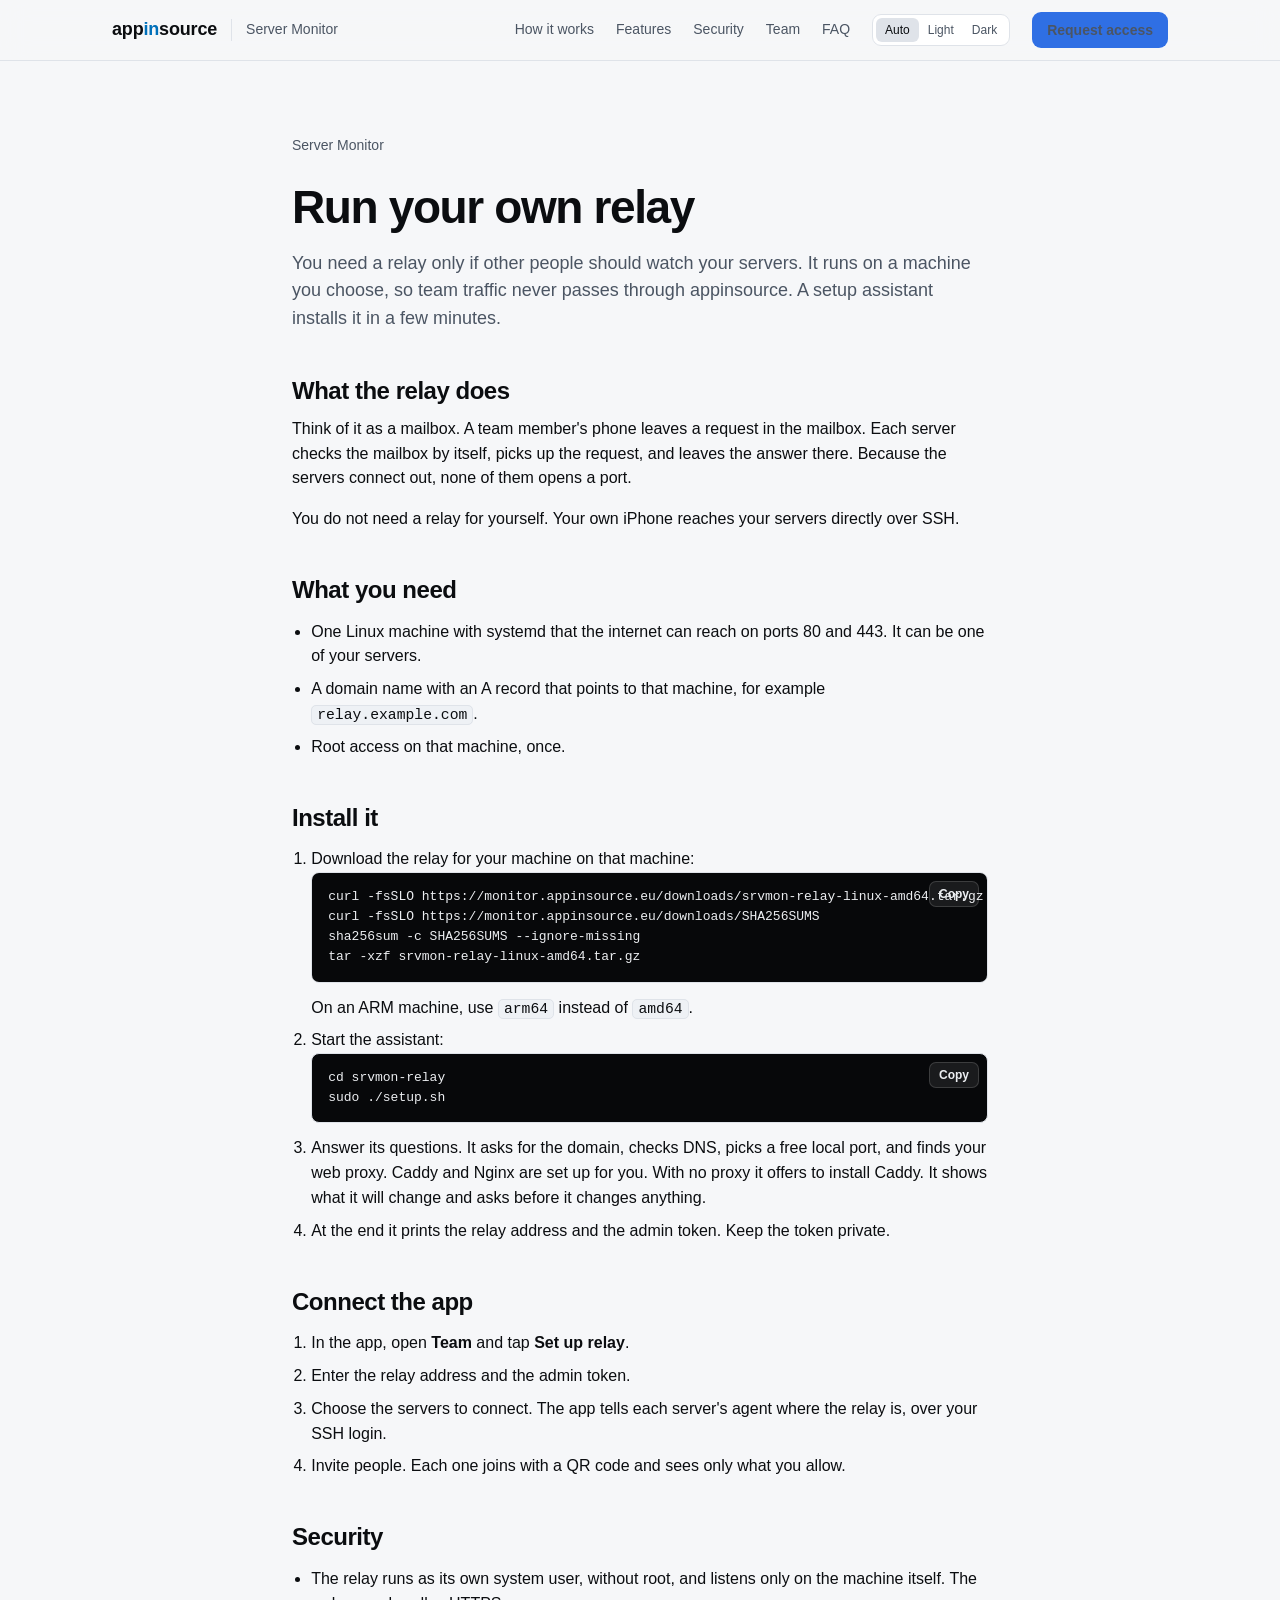
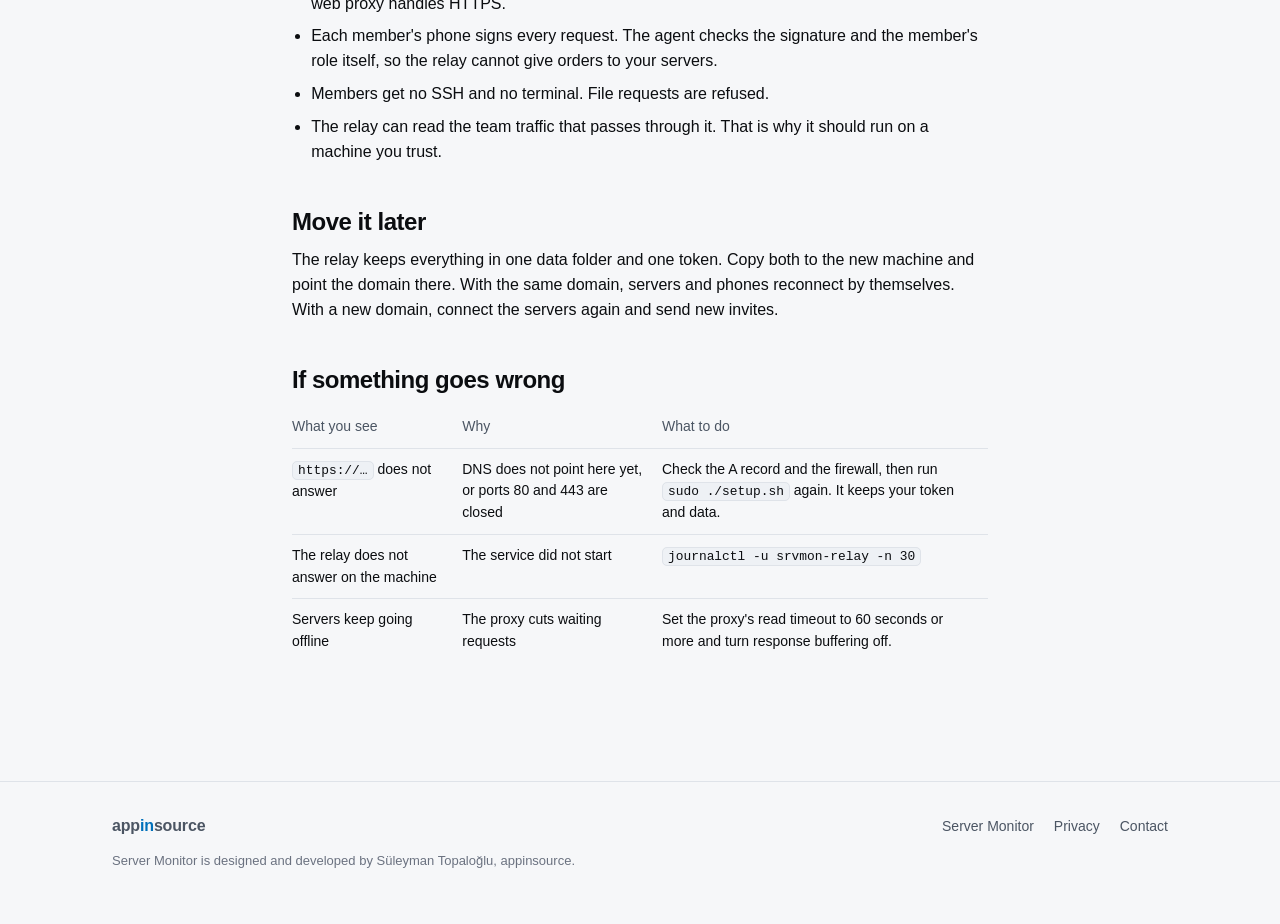
==== official/relay.html @ 63dc998f "Self-hosted relay: question-and-answer setup assistant, release packages, website page; roadmap reco" ====
<!doctype html>
<html lang="en">
<head>
<meta charset="utf-8">
<meta name="viewport" content="width=device-width, initial-scale=1">
<title>Run your own relay</title>
<meta name="description" content="Team access in Server Monitor runs through a relay that you host yourself. A setup assistant asks a few questions and installs it on any Linux server.">
<link rel="canonical" href="https://monitor.appinsource.eu/relay.html">
<meta name="theme-color" content="#0B0D10" media="(prefers-color-scheme: dark)">
<meta name="theme-color" content="#F6F7F9" media="(prefers-color-scheme: light)">
<link rel="icon" href="assets/img/icon.svg" type="image/svg+xml">
<link rel="apple-touch-icon" href="assets/img/apple-touch-icon.png">
<link rel="stylesheet" href="assets/site.css">
<script>try{var t=localStorage.getItem('sm-theme');if(t==='light'||t==='dark'){document.documentElement.setAttribute('data-theme',t)}}catch(e){}</script>
</head>
<body>
<a class="skip" href="#main">Skip to content</a>

<header class="site-header">
  <div class="wrap">
    <a class="wordmark" href="./" aria-label="appinsource">app<span class="in">in</span>source</a>
    <span class="product">Server Monitor</span>
    <button class="menu-btn" type="button" aria-expanded="false" aria-controls="site-nav">Menu</button>
    <nav id="site-nav" class="nav" aria-label="Sections">
      <a href="./#how">How it works</a>
      <a href="./#features">Features</a>
      <a href="./#security">Security</a>
      <a href="./#team">Team</a>
      <a href="./#faq">FAQ</a>
      <div class="theme" role="group" aria-label="Theme">
        <button type="button" data-theme-set="" aria-pressed="true">Auto</button>
        <button type="button" data-theme-set="light" aria-pressed="false">Light</button>
        <button type="button" data-theme-set="dark" aria-pressed="false">Dark</button>
      </div>
      <a class="btn btn-primary btn-sm" href="mailto:developer@appinsource.eu?subject=Server%20Monitor%3A%20access%20request">Request access</a>
    </nav>
  </div>
</header>

<main id="main" class="wrap doc">
  <a class="back" href="./">Server Monitor</a>
  <h1>Run your own relay</h1>
  <p class="lead">You need a relay only if other people should watch your servers. It runs on a machine you choose, so team traffic never passes through appinsource. A setup assistant installs it in a few minutes.</p>

  <h2>What the relay does</h2>
  <p>Think of it as a mailbox. A team member's phone leaves a request in the mailbox. Each server checks the mailbox by itself, picks up the request, and leaves the answer there. Because the servers connect out, none of them opens a port.</p>
  <p>You do not need a relay for yourself. Your own iPhone reaches your servers directly over SSH.</p>

  <h2>What you need</h2>
  <ul>
    <li>One Linux machine with systemd that the internet can reach on ports 80 and 443. It can be one of your servers.</li>
    <li>A domain name with an A record that points to that machine, for example <code>relay.example.com</code>.</li>
    <li>Root access on that machine, once.</li>
  </ul>

  <h2>Install it</h2>
  <ol>
    <li>Download the relay for your machine on that machine:
      <pre><code>curl -fsSLO https://monitor.appinsource.eu/downloads/srvmon-relay-linux-amd64.tar.gz
curl -fsSLO https://monitor.appinsource.eu/downloads/SHA256SUMS
sha256sum -c SHA256SUMS --ignore-missing
tar -xzf srvmon-relay-linux-amd64.tar.gz</code></pre>
      On an ARM machine, use <code>arm64</code> instead of <code>amd64</code>.
    </li>
    <li>Start the assistant:
      <pre><code>cd srvmon-relay
sudo ./setup.sh</code></pre>
    </li>
    <li>Answer its questions. It asks for the domain, checks DNS, picks a free local port, and finds your web proxy. Caddy and Nginx are set up for you. With no proxy it offers to install Caddy. It shows what it will change and asks before it changes anything.</li>
    <li>At the end it prints the relay address and the admin token. Keep the token private.</li>
  </ol>

  <h2>Connect the app</h2>
  <ol>
    <li>In the app, open <strong>Team</strong> and tap <strong>Set up relay</strong>.</li>
    <li>Enter the relay address and the admin token.</li>
    <li>Choose the servers to connect. The app tells each server's agent where the relay is, over your SSH login.</li>
    <li>Invite people. Each one joins with a QR code and sees only what you allow.</li>
  </ol>

  <h2>Security</h2>
  <ul>
    <li>The relay runs as its own system user, without root, and listens only on the machine itself. The web proxy handles HTTPS.</li>
    <li>Each member's phone signs every request. The agent checks the signature and the member's role itself, so the relay cannot give orders to your servers.</li>
    <li>Members get no SSH and no terminal. File requests are refused.</li>
    <li>The relay can read the team traffic that passes through it. That is why it should run on a machine you trust.</li>
  </ul>

  <h2>Move it later</h2>
  <p>The relay keeps everything in one data folder and one token. Copy both to the new machine and point the domain there. With the same domain, servers and phones reconnect by themselves. With a new domain, connect the servers again and send new invites.</p>

  <h2>If something goes wrong</h2>
  <div class="table-scroll">
    <table>
      <thead><tr><th>What you see</th><th>Why</th><th>What to do</th></tr></thead>
      <tbody>
        <tr><td><code>https://…</code> does not answer</td><td>DNS does not point here yet, or ports 80 and 443 are closed</td><td>Check the A record and the firewall, then run <code>sudo ./setup.sh</code> again. It keeps your token and data.</td></tr>
        <tr><td>The relay does not answer on the machine</td><td>The service did not start</td><td><code>journalctl -u srvmon-relay -n 30</code></td></tr>
        <tr><td>Servers keep going offline</td><td>The proxy cuts waiting requests</td><td>Set the proxy's read timeout to 60 seconds or more and turn response buffering off.</td></tr>
      </tbody>
    </table>
  </div>
</main>

<footer class="site-footer">
  <div class="wrap">
    <a class="wordmark" href="./" aria-label="appinsource">app<span class="in">in</span>source</a>
    <nav aria-label="Footer">
      <a href="./">Server Monitor</a>
      <a href="privacy.html">Privacy</a>
      <a href="mailto:developer@appinsource.eu">Contact</a>
    </nav>
    <p class="credit">Server Monitor is designed and developed by Süleyman Topaloğlu, appinsource.</p>
  </div>
</footer>

<script src="assets/site.js"></script>
</body>
</html>
---- official/assets/site.css ----
/* Server Monitor site. No build step, no external requests.
   Colors follow the app (ios/ServerMonitor/UI/Theme.swift); the brand blue follows Brand.swift. */

:root {
  --bg: #0B0D10;
  --surface: #14171C;
  --surface2: #1B1F26;
  --border: #262B33;
  --text: #ECEEF1;
  --text2: #A3AAB4;
  --text3: #7D8590;
  --accent: #5B9BFF;
  --on-accent: #0B0D10;
  --ok: #3DD68C;
  --warn: #F5B544;
  --crit: #FF6B6B;
  --log: #07080A;
  --brand: #009CDE;
  --shadow: 0 30px 60px -24px rgba(0, 0, 0, .7);

  --sans: -apple-system, BlinkMacSystemFont, "SF Pro Text", "Segoe UI", Roboto, "Helvetica Neue", Arial, sans-serif;
  --mono: ui-monospace, "SF Mono", Menlo, Consolas, "Liberation Mono", monospace;

  --r-card: 18px;
  --r-btn: 12px;
  --r-code: 8px;
  --wrap: 1120px;
  --gutter: clamp(16px, 4vw, 32px);
  color-scheme: dark;
}

@media (prefers-color-scheme: light) {
  :root:not([data-theme="dark"]) {
    --bg: #F6F7F9;
    --surface: #FFFFFF;
    --surface2: #EEF1F5;
    --border: #DFE3E9;
    --text: #0B0D10;
    --text2: #4B5563;
    --text3: #6B7280;
    --accent: #2F6FE4;
    --on-accent: #FFFFFF;
    --ok: #1A9E62;
    --warn: #B7791F;
    --crit: #D64545;
    --brand: #0070BA;
    --shadow: 0 30px 60px -24px rgba(15, 23, 42, .35);
    color-scheme: light;
  }
}

:root[data-theme="light"] {
  --bg: #F6F7F9;
  --surface: #FFFFFF;
  --surface2: #EEF1F5;
  --border: #DFE3E9;
  --text: #0B0D10;
  --text2: #4B5563;
  --text3: #6B7280;
  --accent: #2F6FE4;
  --on-accent: #FFFFFF;
  --ok: #1A9E62;
  --warn: #B7791F;
  --crit: #D64545;
  --brand: #0070BA;
  --shadow: 0 30px 60px -24px rgba(15, 23, 42, .35);
  color-scheme: light;
}

/* ---------- base ---------- */

*, *::before, *::after { box-sizing: border-box; }

html {
  -webkit-text-size-adjust: 100%;
  scroll-behavior: smooth;
  scroll-padding-top: 72px;
}

body {
  margin: 0;
  background: var(--bg);
  color: var(--text);
  font: 16px/1.55 var(--sans);
  -webkit-font-smoothing: antialiased;
}

h1, h2, h3, h4 { margin: 0; font-weight: 700; letter-spacing: -0.015em; line-height: 1.15; }
p { margin: 0 0 1em; }
a { color: var(--accent); }
strong { font-weight: 600; }
ul, ol { padding-left: 1.2em; }
li + li { margin-top: .35em; }

code { font-family: var(--mono); font-size: .92em; }
:not(pre) > code {
  background: var(--surface2);
  border: 1px solid var(--border);
  border-radius: 5px;
  padding: 1px 5px;
}

pre {
  position: relative;
  margin: 0 0 1em;
  padding: 14px 16px;
  background: var(--log);
  color: #ECEEF1;
  border: 1px solid var(--border);
  border-radius: var(--r-code);
  overflow: auto;
  font: 13px/1.55 var(--mono);
}
pre code { font-size: inherit; }

.copy-btn {
  position: absolute;
  top: 8px;
  right: 8px;
  font: 600 12px/1 var(--sans);
  color: #ECEEF1;
  background: rgba(255, 255, 255, .08);
  border: 1px solid rgba(255, 255, 255, .15);
  border-radius: 7px;
  padding: 6px 9px;
  cursor: pointer;
}
.copy-btn:hover { background: rgba(255, 255, 255, .14); }

table { width: 100%; border-collapse: collapse; font-size: 14.5px; }
th, td { padding: 10px 12px 10px 0; border-bottom: 1px solid var(--border); text-align: left; vertical-align: top; }
th { color: var(--text2); font-weight: 500; }
tbody tr:last-child td { border-bottom: 0; }
.table-scroll { overflow-x: auto; margin: 0 0 1em; }

:focus-visible { outline: 2px solid var(--accent); outline-offset: 3px; border-radius: 4px; }

.skip {
  position: absolute;
  left: 16px;
  top: -60px;
  z-index: 50;
  padding: 10px 14px;
  background: var(--accent);
  color: var(--on-accent);
  border-radius: var(--r-btn);
  font-weight: 600;
  text-decoration: none;
}
.skip:focus { top: 12px; }

.wrap { max-width: var(--wrap); margin-inline: auto; padding-inline: var(--gutter); }

/* ---------- header ---------- */

.site-header {
  position: sticky;
  top: 0;
  z-index: 20;
  background: color-mix(in srgb, var(--bg) 86%, transparent);
  -webkit-backdrop-filter: blur(14px);
  backdrop-filter: blur(14px);
  border-bottom: 1px solid var(--border);
}
.site-header .wrap { display: flex; align-items: center; gap: 14px; min-height: 60px; }

.wordmark {
  font-weight: 700;
  font-size: 18px;
  letter-spacing: -0.01em;
  color: var(--text);
  text-decoration: none;
  white-space: nowrap;
}
.wordmark .in { color: var(--brand); }

.product {
  color: var(--text2);
  font-size: 14px;
  padding-left: 14px;
  border-left: 1px solid var(--border);
  white-space: nowrap;
}

.nav { display: flex; align-items: center; gap: 22px; margin-left: auto; }
.nav > a { color: var(--text2); font-size: 14px; text-decoration: none; }
.nav > a:hover { color: var(--text); }

.theme { display: inline-flex; padding: 3px; border: 1px solid var(--border); border-radius: 9px; background: var(--surface); }
.theme button {
  font: 500 12px/1 var(--sans);
  color: var(--text2);
  background: none;
  border: 0;
  border-radius: 6px;
  padding: 6px 9px;
  cursor: pointer;
}
.theme button[aria-pressed="true"] { background: var(--border); color: var(--text); }

.menu-btn {
  display: none;
  margin-left: auto;
  font: 500 14px/1 var(--sans);
  color: var(--text);
  background: var(--surface);
  border: 1px solid var(--border);
  border-radius: 9px;
  padding: 9px 12px;
  cursor: pointer;
}

@media (max-width: 900px) {
  .menu-btn { display: inline-block; }
  .product { display: none; }
  .nav {
    display: none;
    position: absolute;
    left: 0;
    right: 0;
    top: 100%;
    flex-direction: column;
    align-items: stretch;
    gap: 4px;
    padding: 12px var(--gutter) 16px;
    background: var(--bg);
    border-bottom: 1px solid var(--border);
  }
  .nav.open { display: flex; }
  .nav > a { padding: 10px 0; font-size: 16px; }
  .theme { align-self: flex-start; margin-top: 6px; }
  .nav .btn { margin-top: 8px; }
}

/* ---------- buttons ---------- */

.btn {
  display: inline-flex;
  align-items: center;
  justify-content: center;
  gap: 8px;
  min-height: 46px;
  padding: 0 20px;
  border-radius: var(--r-btn);
  border: 1px solid transparent;
  font: 600 15px/1 var(--sans);
  text-decoration: none;
  cursor: pointer;
  white-space: nowrap;
}
.btn-primary { background: var(--accent); color: var(--on-accent); }
.btn-primary:hover { filter: brightness(1.07); }
.btn-secondary { background: var(--surface); color: var(--text); border-color: var(--border); }
.btn-secondary:hover { border-color: var(--text3); }
.btn-sm { min-height: 36px; padding: 0 14px; font-size: 13px; border-radius: 9px; }
.btn-row { display: flex; flex-wrap: wrap; gap: 12px; }

/* ---------- hero ---------- */

.hero { padding-block: clamp(48px, 8vw, 104px) clamp(40px, 6vw, 80px); }
.hero .wrap { display: grid; gap: 48px; align-items: center; }
@media (min-width: 900px) { .hero .wrap { grid-template-columns: 1.15fr .85fr; } }

.hero h1 {
  font-size: clamp(38px, 5.4vw, 62px);
  line-height: 1.02;
  letter-spacing: -0.03em;
  max-width: 15ch;
  margin-bottom: 22px;
}
.hero .lead {
  font-size: clamp(17px, 1.7vw, 20px);
  color: var(--text2);
  max-width: 50ch;
  margin-bottom: 30px;
}

.facts { display: flex; flex-wrap: wrap; gap: 8px; margin: 30px 0 0; padding: 0; list-style: none; }
.facts li {
  font-size: 13px;
  color: var(--text2);
  padding: 6px 12px;
  border: 1px solid var(--border);
  border-radius: 999px;
}
.facts li + li { margin-top: 0; }

/* ---------- app mocks (always the app's dark look) ---------- */

.app {
  --bg: #0B0D10;
  --surface: #14171C;
  --surface2: #1B1F26;
  --border: #262B33;
  --text: #ECEEF1;
  --text2: #A3AAB4;
  --text3: #7D8590;
  --accent: #5B9BFF;
  --ok: #3DD68C;
  --warn: #F5B544;
  --crit: #FF6B6B;
  --log: #07080A;
  color: var(--text);
  background: var(--bg);
  font-size: 11.5px;
  line-height: 1.35;
  -webkit-user-select: none;
  user-select: none;
}

.phone {
  width: 300px;
  max-width: 100%;
  aspect-ratio: 390 / 844;
  margin-inline: auto;
  padding: 9px;
  border-radius: 46px;
  background: #000;
  box-shadow: 0 0 0 1px var(--border), var(--shadow);
}
.phone .app {
  position: relative;
  height: 100%;
  border-radius: 38px;
  overflow: hidden;
  padding: 48px 12px 12px;
}
.phone .island {
  position: absolute;
  top: 10px;
  left: 50%;
  width: 82px;
  height: 24px;
  transform: translateX(-50%);
  border-radius: 999px;
  background: #000;
}
.phone .clock { position: absolute; top: 14px; left: 26px; font-weight: 600; font-size: 12px; }
.phone .batt {
  position: absolute;
  top: 16px;
  right: 24px;
  width: 20px;
  height: 10px;
  border: 1.5px solid var(--text2);
  border-radius: 3px;
}
.phone .batt::after { content: ""; position: absolute; inset: 1.5px; right: 4px; background: var(--text); border-radius: 1px; }

.screen {
  width: 300px;
  max-width: 100%;
  margin-inline: auto;
  border-radius: 24px;
  border: 1px solid var(--border);
  padding: 14px 12px;
  box-shadow: var(--shadow);
}

.app .title { font-size: 20px; font-weight: 700; letter-spacing: -0.02em; margin: 2px 0 8px; }
.app .subtitle { font-size: 11px; color: var(--text2); margin-bottom: 10px; }

.app .card {
  background: var(--surface);
  border: 1px solid var(--border);
  border-radius: 14px;
  padding: 10px 11px;
}
.app .card + .card { margin-top: 8px; }

.row { display: flex; align-items: center; gap: 7px; }
.row .name { font-weight: 600; font-size: 12.5px; }
.row .sub { color: var(--text2); font-size: 10.5px; }
.row .end { margin-left: auto; }

.chip {
  margin-left: auto;
  font-size: 9.5px;
  font-weight: 600;
  padding: 2px 7px;
  border-radius: 999px;
  white-space: nowrap;
}
.chip.ok { color: var(--ok); background: rgba(61, 214, 140, .14); }
.chip.warn { color: var(--warn); background: rgba(245, 181, 68, .14); }
.chip.crit { color: var(--crit); background: rgba(255, 107, 107, .14); }
.chip.muted { color: var(--text2); background: rgba(163, 170, 180, .14); }

/* Shape differs per level so status is never told by color alone (as in the app). */
.mark { display: inline-block; flex: none; width: 9px; height: 9px; }
.mark.ok { border-radius: 50%; background: var(--ok); }
.mark.warn { width: 8px; height: 8px; border-radius: 2px; background: var(--warn); }
.mark.crit { width: 10px; background: var(--crit); clip-path: polygon(50% 0, 100% 100%, 0 100%); }
.mark.unknown { border-radius: 50%; border: 1.5px solid var(--text2); }

.bars { display: grid; grid-template-columns: repeat(3, 1fr); gap: 9px; margin-top: 9px; }
.bar { --v: 50; }
.bar b { display: flex; justify-content: space-between; font-weight: 400; font-size: 9.5px; color: var(--text2); }
.bar b span { font-family: var(--mono); color: var(--text); }
.bar i { display: block; position: relative; height: 4px; margin-top: 4px; border-radius: 2px; background: var(--border); overflow: hidden; }
.bar i::after { content: ""; position: absolute; inset: 0; width: calc(var(--v) * 1%); border-radius: 2px; background: var(--accent); }
.bar.warn i::after { background: var(--warn); }
.bar.warn b span { color: var(--warn); }
.bar.crit i::after { background: var(--crit); }
.bar.crit b span { color: var(--crit); }

.foot { display: flex; gap: 10px; margin-top: 8px; font-size: 10px; color: var(--text3); }

.gauges { display: grid; grid-template-columns: repeat(3, 1fr); gap: 7px; margin-bottom: 8px; }
.gauge {
  text-align: center;
  padding: 9px 4px 8px;
  background: var(--surface);
  border: 1px solid var(--border);
  border-radius: 12px;
}
.gauge svg { width: 54px; height: 54px; display: block; margin: 0 auto 4px; }
.gauge .track { fill: none; stroke: var(--border); stroke-width: 6; }
.gauge .val { fill: none; stroke: var(--accent); stroke-width: 6; stroke-linecap: round; transform: rotate(-90deg); transform-origin: 50% 50%; }
.gauge.warn .val { stroke: var(--warn); }
.gauge.crit .val { stroke: var(--crit); }
.gauge text { fill: var(--text); font: 500 12px var(--mono); }
.gauge.crit text { fill: var(--crit); }
.gauge .lbl { font-size: 10.5px; font-weight: 600; }
.gauge .sub { font-size: 9px; color: var(--text2); }

.chart { display: block; width: 100%; height: 56px; margin-top: 6px; }
.chart .grid { stroke: var(--border); stroke-width: 1; }
.chart .line { fill: none; stroke: var(--accent); stroke-width: 1.5; stroke-linejoin: round; }
.chart .area { fill: var(--accent); opacity: .12; }
.chart .line2 { fill: none; stroke: var(--text3); stroke-width: 1.2; stroke-dasharray: 3 3; }

.kv { display: grid; grid-template-columns: 1fr 1fr; gap: 4px 10px; margin-top: 8px; font-size: 10.5px; }
.kv div { display: flex; justify-content: space-between; color: var(--text2); }
.kv span { font-family: var(--mono); color: var(--text); }

.list .item { display: flex; align-items: center; gap: 8px; padding: 7px 0; border-bottom: 1px solid var(--border); font-size: 11px; }
.list .item:last-child { border-bottom: 0; }
.list .item .end { margin-left: auto; font-family: var(--mono); font-size: 10.5px; color: var(--text2); }
.list .item .hint { display: block; font-size: 9.5px; color: var(--text3); }

.group { font-size: 10px; font-weight: 600; color: var(--text2); margin: 10px 0 4px; }
.check { width: 14px; height: 14px; flex: none; border-radius: 4px; border: 1.5px solid var(--text3); }
.check.on { background: var(--accent); border-color: var(--accent); position: relative; }
.check.on::after { content: ""; position: absolute; left: 4px; top: 1px; width: 4px; height: 8px; border: solid #0B0D10; border-width: 0 2px 2px 0; transform: rotate(45deg); }
.lock { font-size: 9.5px; color: var(--crit); font-weight: 600; }

.app .primary {
  margin-top: 10px;
  text-align: center;
  padding: 11px;
  border-radius: 11px;
  background: var(--accent);
  color: #0B0D10;
  font-weight: 600;
  font-size: 12.5px;
}

/* ---------- sections ---------- */

.section { padding-block: clamp(56px, 8vw, 104px); border-top: 1px solid var(--border); }
.section h2 {
  font-size: clamp(28px, 3.4vw, 40px);
  letter-spacing: -0.025em;
  max-width: 22ch;
  margin-bottom: 14px;
}
.section .intro { font-size: 18px; color: var(--text2); max-width: 58ch; margin-bottom: 40px; }
.section h3 { font-size: 20px; margin-bottom: 8px; }
.muted { color: var(--text2); }
.small { font-size: 14px; }

/* How it works */

.diagram-scroll { overflow-x: auto; margin: 0 calc(-1 * var(--gutter)); padding: 0 var(--gutter); }
.diagram { display: block; width: 100%; min-width: 860px; height: auto; }
.diagram text { fill: var(--text); font-family: var(--sans); font-size: 13px; }
.diagram .t2 { fill: var(--text2); font-size: 12px; }
.diagram .t3 { fill: var(--text3); font-size: 11px; }
.diagram .mono { font-family: var(--mono); font-size: 12.5px; }
.diagram .bold { font-weight: 600; }
.diagram .box { fill: var(--surface); stroke: var(--border); stroke-width: 1.5; }
.diagram .inner { fill: var(--surface2); }
.diagram .wire { fill: none; stroke: var(--text3); stroke-width: 1.5; }
.diagram .flow { fill: none; stroke: var(--accent); stroke-width: 2; stroke-dasharray: 7 7; animation: flow 1.4s linear infinite; }
.diagram .flow.rev { animation-direction: reverse; }
.diagram .arrhead { fill: var(--accent); }
@keyframes flow { to { stroke-dashoffset: -14; } }
@media (prefers-reduced-motion: reduce) { .diagram .flow { animation: none; } }

.notes { display: grid; gap: 20px; margin-top: 28px; }
@media (min-width: 760px) { .notes { grid-template-columns: repeat(3, 1fr); gap: 32px; } }
.notes p { margin: 0; color: var(--text2); font-size: 15px; }
.notes strong { color: var(--text); display: block; margin-bottom: 4px; }

.steps { display: grid; gap: 24px; margin: 48px 0 0; padding: 0; list-style: none; counter-reset: step; }
@media (min-width: 760px) { .steps { grid-template-columns: repeat(3, 1fr); gap: 32px; } }
.steps li { position: relative; padding-top: 44px; margin: 0; }
.steps li::before {
  counter-increment: step;
  content: counter(step);
  position: absolute;
  top: 0;
  left: 0;
  width: 30px;
  height: 30px;
  border-radius: 50%;
  background: var(--accent);
  color: var(--on-accent);
  font-weight: 700;
  font-size: 14px;
  display: grid;
  place-items: center;
}
.steps h3 { font-size: 19px; margin-bottom: 8px; }
.steps p { color: var(--text2); font-size: 15px; margin: 0; }

/* Features */

.feature { display: grid; gap: 32px; align-items: center; padding: 40px 0; border-top: 1px solid var(--border); }
.feature:first-of-type { border-top: 0; padding-top: 0; }
@media (min-width: 860px) {
  .feature { grid-template-columns: 1fr 340px; gap: 64px; padding: 56px 0; }
  .feature:nth-of-type(even) { grid-template-columns: 340px 1fr; }
  .feature:nth-of-type(even) .feature-text { order: 2; }
}
.feature h3 { font-size: clamp(22px, 2.4vw, 28px); letter-spacing: -0.02em; margin-bottom: 12px; }
.feature p { color: var(--text2); max-width: 52ch; }
.feature ul { color: var(--text2); max-width: 52ch; padding-left: 1.1em; margin: 0; }
.feature .screen { margin-inline: 0; }
@media (max-width: 859px) { .feature .screen { margin-inline: auto; } }

.feature-list { display: grid; gap: 28px 48px; margin: 48px 0 0; padding-top: 48px; border-top: 1px solid var(--border); }
@media (min-width: 700px) { .feature-list { grid-template-columns: 1fr 1fr; } }
@media (min-width: 1000px) { .feature-list { grid-template-columns: 1fr 1fr 1fr; } }
.feature-list { list-style: none; padding-left: 0; }
.feature-list li { margin: 0; }
.feature-list strong { display: block; font-weight: 600; font-size: 17px; margin-bottom: 6px; }
.feature-list p { margin: 0; color: var(--text2); font-size: 15px; }

/* Security */

.two-col { display: grid; gap: 40px; }
@media (min-width: 900px) { .two-col { grid-template-columns: 1.1fr .9fr; gap: 64px; } }
.points { margin: 0; padding: 0; list-style: none; }
.points li { padding: 18px 0; border-top: 1px solid var(--border); margin: 0; }
.points li:first-child { border-top: 0; padding-top: 0; }
.points strong { display: block; font-size: 17px; margin-bottom: 4px; }
.points p { margin: 0; color: var(--text2); font-size: 15px; }

.aside {
  background: var(--surface);
  border: 1px solid var(--border);
  border-radius: var(--r-card);
  padding: 24px;
  align-self: start;
  position: sticky;
  top: 80px;
}
.aside h3 { font-size: 17px; margin-bottom: 12px; }
.aside table { font-size: 14px; }
.aside th, .aside td { padding: 9px 10px 9px 0; }
.aside td ul { padding-left: 1em; margin: 0; }
.aside td li + li { margin-top: .25em; }

/* srvmon */

.srvmon { display: grid; gap: 32px; }
@media (min-width: 900px) { .srvmon { grid-template-columns: 1fr 1fr; gap: 64px; } }
.srvmon .steps { margin-top: 0; grid-template-columns: 1fr; gap: 18px; }
.srvmon .steps li { padding-top: 0; padding-left: 44px; }
.srvmon .steps p { font-size: 15px; }

/* Team */

.roles td:not(:first-child), .roles th:not(:first-child) { text-align: center; }
.scopes { margin: 0; padding: 0; list-style: none; }
.scopes li { display: grid; grid-template-columns: 90px 1fr; gap: 12px; padding: 9px 0; border-top: 1px solid var(--border); margin: 0; align-items: baseline; }
.scopes li:first-child { border-top: 0; }
.scopes code { font-size: 14px; }
.scopes li > span:last-child { color: var(--text2); font-size: 15px; }

/* Requirements */

.reqs { display: grid; gap: 24px 48px; margin: 0; padding: 0; list-style: none; }
@media (min-width: 760px) { .reqs { grid-template-columns: 1fr 1fr; } }
.reqs li { margin: 0; }
.reqs strong { display: block; margin-bottom: 4px; }
.reqs span { color: var(--text2); font-size: 15px; }

/* FAQ */

.faq { max-width: 760px; }
.faq details { border-top: 1px solid var(--border); }
.faq details:last-child { border-bottom: 1px solid var(--border); }
.faq summary {
  display: flex;
  justify-content: space-between;
  align-items: baseline;
  gap: 16px;
  padding: 18px 0;
  font-weight: 600;
  font-size: 17px;
  cursor: pointer;
  list-style: none;
}
.faq summary::-webkit-details-marker { display: none; }
.faq summary::after { content: "+"; color: var(--text3); font-weight: 400; font-size: 22px; line-height: 1; flex: none; }
.faq details[open] summary::after { content: "–"; }
.faq details p { margin: 0 0 18px; color: var(--text2); max-width: 62ch; }

/* CTA band */

.cta { background: var(--surface); border-top: 1px solid var(--border); padding-block: clamp(48px, 7vw, 88px); }
.cta .wrap { display: grid; gap: 24px; align-items: center; }
@media (min-width: 860px) { .cta .wrap { grid-template-columns: 1fr auto; gap: 48px; } }
.cta h2 { font-size: clamp(26px, 3vw, 36px); letter-spacing: -0.025em; margin-bottom: 10px; }
.cta p { color: var(--text2); margin: 0; max-width: 54ch; }

/* Footer */

.site-footer { border-top: 1px solid var(--border); padding: 32px 0 40px; font-size: 14px; color: var(--text2); }
.site-footer .wrap { display: flex; flex-wrap: wrap; gap: 12px 28px; align-items: center; }
.site-footer .wordmark { font-size: 16px; }
.site-footer nav { display: flex; gap: 20px; margin-left: auto; }
.site-footer a { color: var(--text2); text-decoration: none; }
.site-footer a:hover { color: var(--text); }
.site-footer .credit { flex-basis: 100%; color: var(--text3); font-size: 13px; }

/* ---------- document pages (guide, privacy) ---------- */

.doc { max-width: 760px; padding-block: clamp(40px, 6vw, 72px) clamp(56px, 8vw, 104px); }
.doc h1 { font-size: clamp(32px, 4.2vw, 46px); letter-spacing: -0.03em; margin-bottom: 16px; }
.doc .lead { font-size: 18px; color: var(--text2); margin-bottom: 36px; }
.doc h2 { font-size: 24px; letter-spacing: -0.02em; margin: 44px 0 12px; }
.doc h3 { font-size: 18px; margin: 28px 0 8px; }
.doc p, .doc li { color: var(--text); }
.doc ol li, .doc ul li { margin-bottom: .5em; }
.doc table { font-size: 14px; }
.doc .back { display: inline-block; margin-bottom: 24px; font-size: 14px; color: var(--text2); text-decoration: none; }
.doc .back:hover { color: var(--text); }
.doc .callout {
  background: var(--surface);
  border: 1px solid var(--border);
  border-left: 3px solid var(--warn);
  border-radius: var(--r-code);
  padding: 14px 16px;
  margin: 0 0 1em;
}
.doc .callout p:last-child { margin: 0; }

@media print {
  .site-header, .skip, .copy-btn, .cta { display: none; }
  body { background: #fff; color: #000; }
}
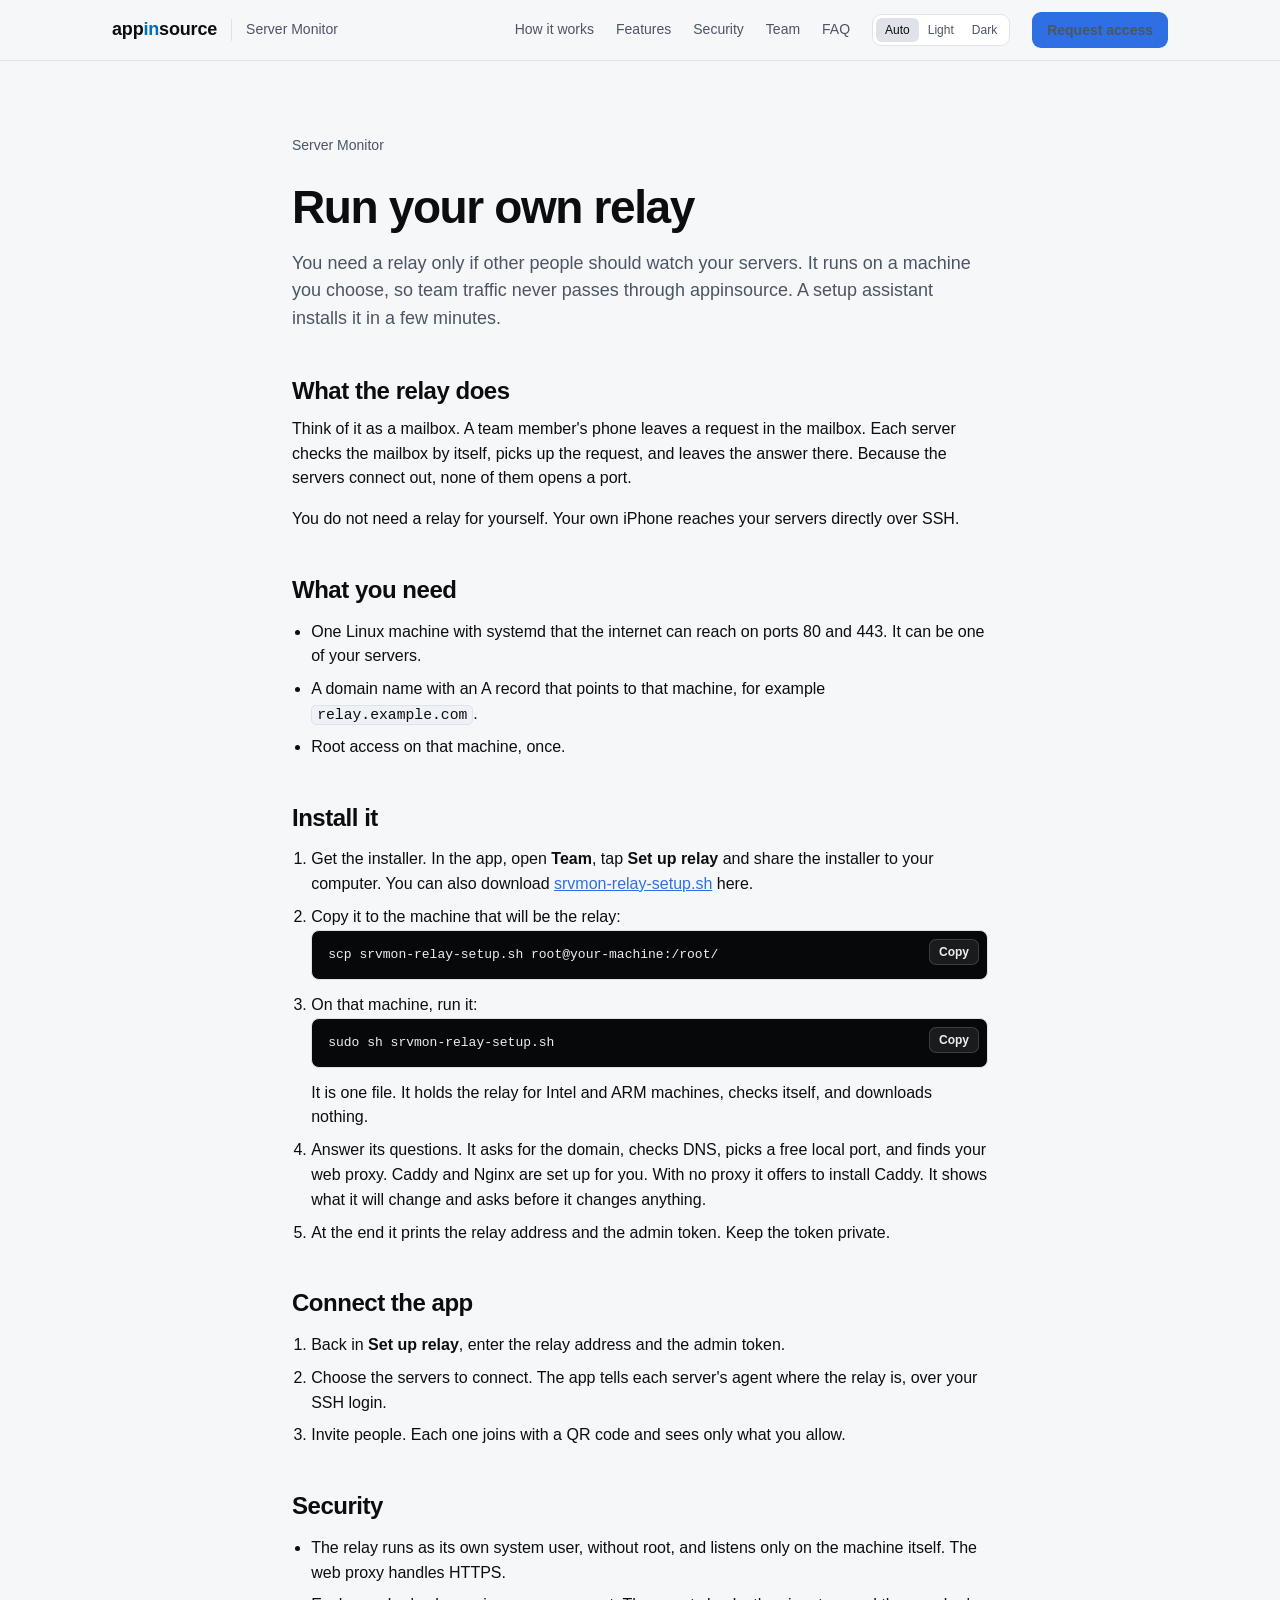
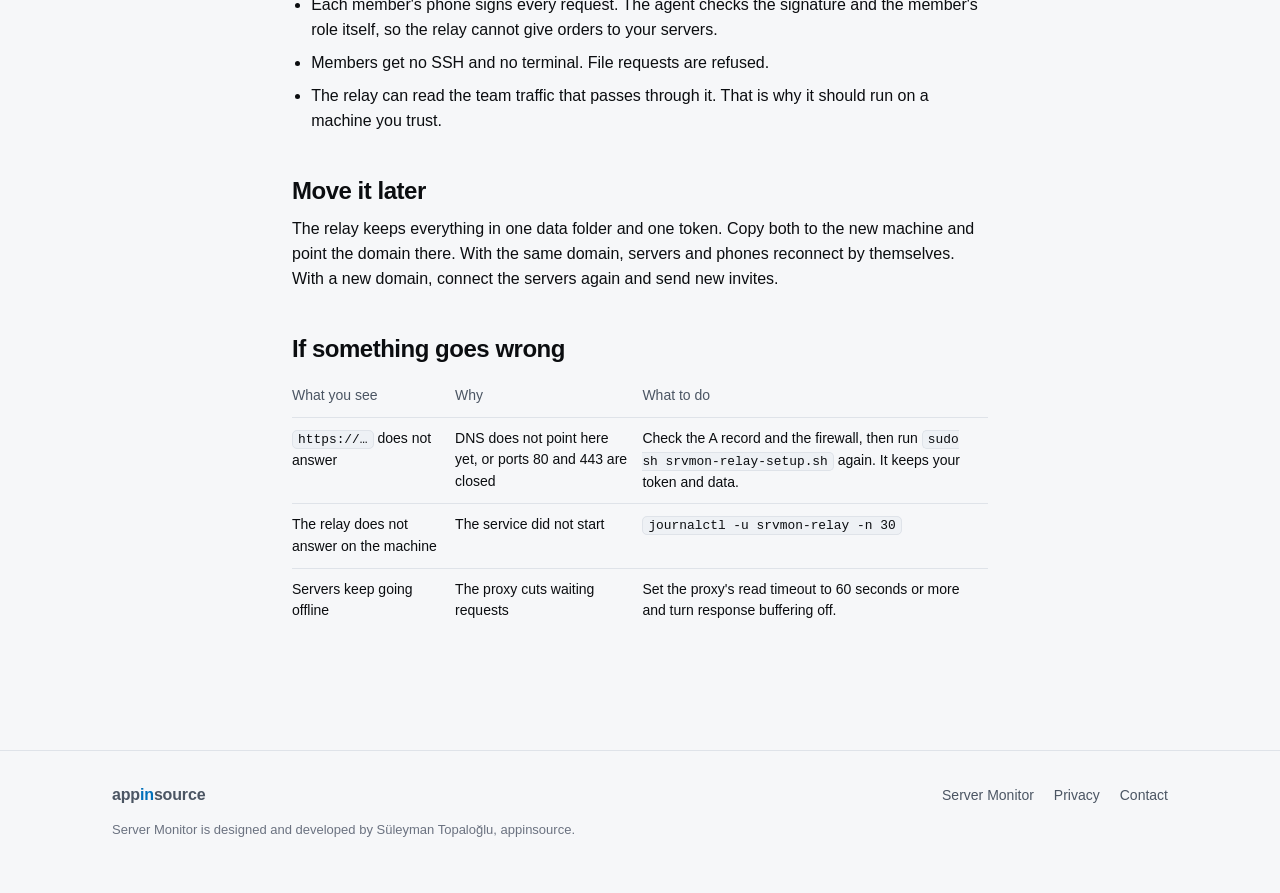
==== commit c93378fb: "Relay: one-file installer with both programs inside, shared from the app; relay address no longer pr" ====
--- a/official/relay.html
+++ b/official/relay.html
@@ -55,16 +55,13 @@
 
   <h2>Install it</h2>
   <ol>
-    <li>Download the relay for your machine on that machine:
-      <pre><code>curl -fsSLO https://monitor.appinsource.eu/downloads/srvmon-relay-linux-amd64.tar.gz
-curl -fsSLO https://monitor.appinsource.eu/downloads/SHA256SUMS
-sha256sum -c SHA256SUMS --ignore-missing
-tar -xzf srvmon-relay-linux-amd64.tar.gz</code></pre>
-      On an ARM machine, use <code>arm64</code> instead of <code>amd64</code>.
+    <li>Get the installer. In the app, open <strong>Team</strong>, tap <strong>Set up relay</strong> and share the installer to your computer. You can also download <a href="downloads/srvmon-relay-setup.sh">srvmon-relay-setup.sh</a> here.</li>
+    <li>Copy it to the machine that will be the relay:
+      <pre><code>scp srvmon-relay-setup.sh root@your-machine:/root/</code></pre>
     </li>
-    <li>Start the assistant:
-      <pre><code>cd srvmon-relay
-sudo ./setup.sh</code></pre>
+    <li>On that machine, run it:
+      <pre><code>sudo sh srvmon-relay-setup.sh</code></pre>
+      It is one file. It holds the relay for Intel and ARM machines, checks itself, and downloads nothing.
     </li>
     <li>Answer its questions. It asks for the domain, checks DNS, picks a free local port, and finds your web proxy. Caddy and Nginx are set up for you. With no proxy it offers to install Caddy. It shows what it will change and asks before it changes anything.</li>
     <li>At the end it prints the relay address and the admin token. Keep the token private.</li>
@@ -72,8 +69,7 @@
 
   <h2>Connect the app</h2>
   <ol>
-    <li>In the app, open <strong>Team</strong> and tap <strong>Set up relay</strong>.</li>
-    <li>Enter the relay address and the admin token.</li>
+    <li>Back in <strong>Set up relay</strong>, enter the relay address and the admin token.</li>
     <li>Choose the servers to connect. The app tells each server's agent where the relay is, over your SSH login.</li>
     <li>Invite people. Each one joins with a QR code and sees only what you allow.</li>
   </ol>
@@ -94,7 +90,7 @@
     <table>
       <thead><tr><th>What you see</th><th>Why</th><th>What to do</th></tr></thead>
       <tbody>
-        <tr><td><code>https://…</code> does not answer</td><td>DNS does not point here yet, or ports 80 and 443 are closed</td><td>Check the A record and the firewall, then run <code>sudo ./setup.sh</code> again. It keeps your token and data.</td></tr>
+        <tr><td><code>https://…</code> does not answer</td><td>DNS does not point here yet, or ports 80 and 443 are closed</td><td>Check the A record and the firewall, then run <code>sudo sh srvmon-relay-setup.sh</code> again. It keeps your token and data.</td></tr>
         <tr><td>The relay does not answer on the machine</td><td>The service did not start</td><td><code>journalctl -u srvmon-relay -n 30</code></td></tr>
         <tr><td>Servers keep going offline</td><td>The proxy cuts waiting requests</td><td>Set the proxy's read timeout to 60 seconds or more and turn response buffering off.</td></tr>
       </tbody>
